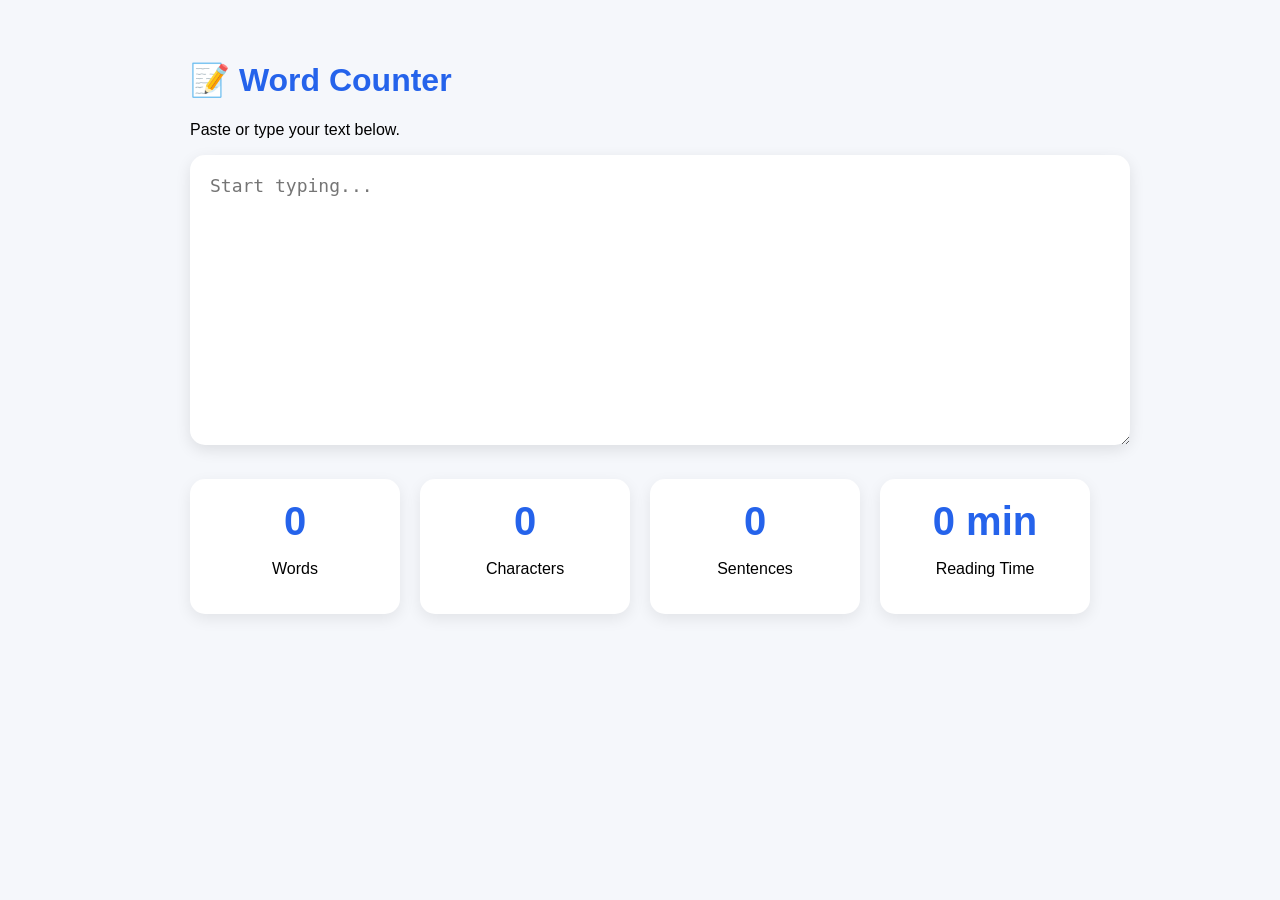
==== tools/word-counter/index.html @ df08a7ed "ToolVerse v2 - Violet landing page redesign" ====
<!DOCTYPE html>
<html lang="en">
<head>

<meta charset="UTF-8">

<meta name="viewport" content="width=device-width, initial-scale=1.0">

<title>Word Counter | ToolVerse</title>

<link rel="stylesheet" href="style.css">

</head>

<body>

<div class="container">

<h1>📝 Word Counter</h1>

<p>
Paste or type your text below.
</p>

<textarea
id="text"
placeholder="Start typing..."></textarea>

<div class="stats">

<div class="box">

<h2 id="words">0</h2>

<p>Words</p>

</div>

<div class="box">

<h2 id="characters">0</h2>

<p>Characters</p>

</div>

<div class="box">

<h2 id="sentences">0</h2>

<p>Sentences</p>

</div>

<div class="box">

<h2 id="reading">0 min</h2>

<p>Reading Time</p>

</div>

</div>

</div>

<script src="script.js"></script>

</body>
</html>
---- tools/word-counter/style.css ----
body{
font-family:Segoe UI,sans-serif;
background:#f5f7fb;
margin:0;
padding:40px;
}

.container{
max-width:900px;
margin:auto;
}

h1{
color:#2563eb;
}

textarea{

width:100%;

height:250px;

padding:20px;

font-size:18px;

border-radius:15px;

border:none;

box-shadow:0 5px 15px rgba(0,0,0,.1);

resize:vertical;

}

.stats{

display:grid;

grid-template-columns:repeat(auto-fit,minmax(170px,1fr));

gap:20px;

margin-top:30px;

}

.box{

background:white;

padding:20px;

text-align:center;

border-radius:15px;

box-shadow:0 5px 15px rgba(0,0,0,.08);

}

.box h2{

font-size:40px;

margin:0;

color:#2563eb;

}
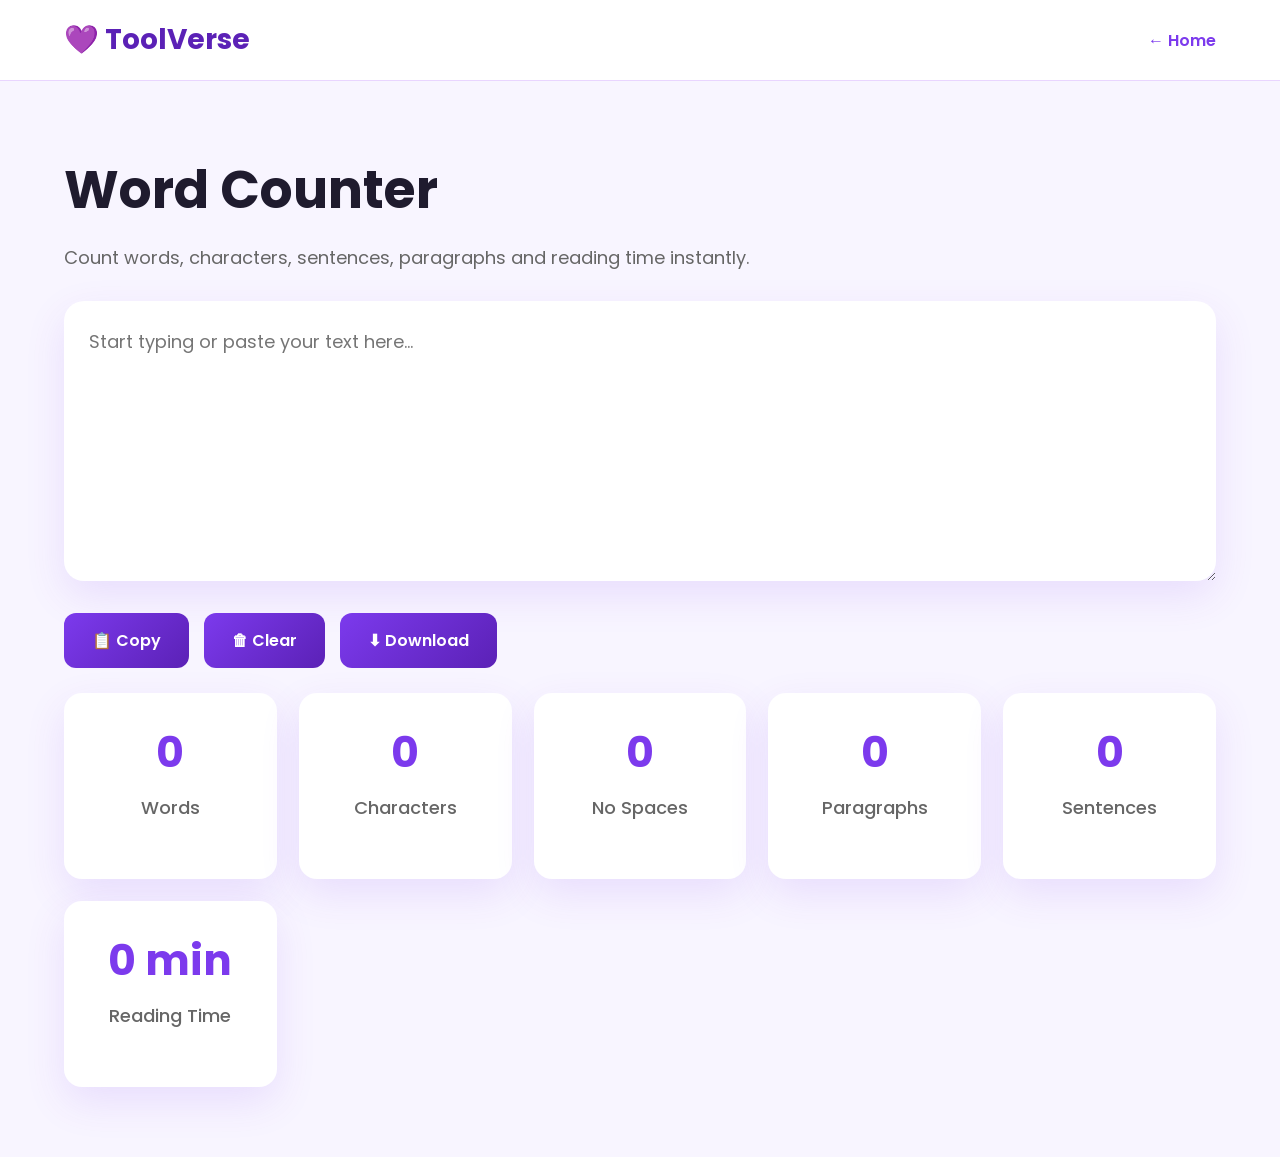
==== commit 751912d7: "ToolVerse v2.1 - Added premium Word Counter" ====
--- a/tools/word-counter/index.html
+++ b/tools/word-counter/index.html
@@ -1,5 +1,6 @@
 <!DOCTYPE html>
 <html lang="en">
+
 <head>
 
 <meta charset="UTF-8">
@@ -8,27 +9,83 @@
 
 <title>Word Counter | ToolVerse</title>
 
+<meta name="description" content="Free online Word Counter. Count words, characters, paragraphs and reading time instantly.">
+
+<link rel="preconnect" href="https://fonts.googleapis.com">
+
+<link rel="preconnect" href="https://fonts.gstatic.com" crossorigin>
+
+<link href="https://fonts.googleapis.com/css2?family=Poppins:wght@300;400;500;600;700&display=swap" rel="stylesheet">
+
 <link rel="stylesheet" href="style.css">
 
 </head>
 
 <body>
 
+<header>
+
+<div class="container nav">
+
+<a href="../../index.html" class="brand">
+
+💜 ToolVerse
+
+</a>
+
+<a href="../../index.html" class="home">
+
+← Home
+
+</a>
+
+</div>
+
+</header>
+
+<section class="hero">
+
 <div class="container">
 
-<h1>📝 Word Counter</h1>
+<h1>Word Counter</h1>
 
 <p>
-Paste or type your text below.
+
+Count words, characters, sentences, paragraphs and reading time instantly.
+
 </p>
 
 <textarea
+
 id="text"
-placeholder="Start typing..."></textarea>
+
+placeholder="Start typing or paste your text here..."></textarea>
+
+<div class="buttons">
+
+<button id="copyBtn">
+
+📋 Copy
+
+</button>
+
+<button id="clearBtn">
+
+🗑 Clear
+
+</button>
+
+<button id="downloadBtn">
+
+⬇ Download
+
+</button>
+
+</div>
 
 <div class="stats">
 
-<div class="box">
+<div class="card">
 
 <h2 id="words">0</h2>
 
@@ -36,7 +93,7 @@
 
 </div>
 
-<div class="box">
+<div class="card">
 
 <h2 id="characters">0</h2>
 
@@ -44,7 +101,23 @@
 
 </div>
 
-<div class="box">
+<div class="card">
+
+<h2 id="spaces">0</h2>
+
+<p>No Spaces</p>
+
+</div>
+
+<div class="card">
+
+<h2 id="paragraphs">0</h2>
+
+<p>Paragraphs</p>
+
+</div>
+
+<div class="card">
 
 <h2 id="sentences">0</h2>
 
@@ -52,7 +125,7 @@
 
 </div>
 
-<div class="box">
+<div class="card">
 
 <h2 id="reading">0 min</h2>
 
@@ -64,7 +137,10 @@
 
 </div>
 
+</section>
+
 <script src="script.js"></script>
 
 </body>
+
 </html>
--- a/tools/word-counter/style.css
+++ b/tools/word-counter/style.css
@@ -1,71 +1,266 @@
+/* ==========================================
+   ToolVerse Word Counter
+   Violet Premium Theme
+========================================== */
+
+*{
+    margin:0;
+    padding:0;
+    box-sizing:border-box;
+    font-family:'Poppins',sans-serif;
+}
+
+:root{
+
+    --primary:#7C3AED;
+    --primary-dark:#5B21B6;
+    --background:#F8F5FF;
+    --card:#FFFFFF;
+    --border:#E9D5FF;
+    --text:#1F1B2E;
+
+    --shadow:0 15px 40px rgba(124,58,237,.12);
+
+}
+
 body{
-font-family:Segoe UI,sans-serif;
-background:#f5f7fb;
-margin:0;
-padding:40px;
+
+    background:var(--background);
+
+    color:var(--text);
+
 }
 
 .container{
-max-width:900px;
-margin:auto;
-}
-
-h1{
-color:#2563eb;
+
+    width:90%;
+
+    max-width:1200px;
+
+    margin:auto;
+
+}
+
+/* Header */
+
+header{
+
+    background:white;
+
+    border-bottom:1px solid var(--border);
+
+    position:sticky;
+
+    top:0;
+
+    z-index:100;
+
+}
+
+.nav{
+
+    height:80px;
+
+    display:flex;
+
+    justify-content:space-between;
+
+    align-items:center;
+
+}
+
+.brand{
+
+    text-decoration:none;
+
+    font-size:28px;
+
+    color:var(--primary-dark);
+
+    font-weight:700;
+
+}
+
+.home{
+
+    text-decoration:none;
+
+    color:var(--primary);
+
+    font-weight:600;
+
+}
+
+/* Hero */
+
+.hero{
+
+    padding:70px 0;
+
+}
+
+.hero h1{
+
+    font-size:52px;
+
+    margin-bottom:15px;
+
+}
+
+.hero p{
+
+    color:#666;
+
+    margin-bottom:30px;
+
+    font-size:18px;
+
 }
 
 textarea{
 
+    width:100%;
+
+    min-height:280px;
+
+    resize:vertical;
+
+    border:none;
+
+    outline:none;
+
+    padding:25px;
+
+    font-size:18px;
+
+    border-radius:20px;
+
+    background:white;
+
+    box-shadow:var(--shadow);
+
+    line-height:1.8;
+
+}
+
+/* Buttons */
+
+.buttons{
+
+    display:flex;
+
+    gap:15px;
+
+    margin:25px 0;
+
+    flex-wrap:wrap;
+
+}
+
+button{
+
+    border:none;
+
+    cursor:pointer;
+
+    padding:15px 28px;
+
+    border-radius:12px;
+
+    background:linear-gradient(
+        135deg,
+        var(--primary),
+        var(--primary-dark)
+    );
+
+    color:white;
+
+    font-size:16px;
+
+    font-weight:600;
+
+    transition:.3s;
+
+}
+
+button:hover{
+
+    transform:translateY(-3px);
+
+}
+
+/* Stats */
+
+.stats{
+
+    display:grid;
+
+    grid-template-columns:repeat(auto-fit,minmax(180px,1fr));
+
+    gap:22px;
+
+    margin-top:20px;
+
+}
+
+.card{
+
+    background:var(--card);
+
+    padding:28px;
+
+    border-radius:18px;
+
+    text-align:center;
+
+    box-shadow:var(--shadow);
+
+}
+
+.card h2{
+
+    color:var(--primary);
+
+    font-size:42px;
+
+    margin-bottom:10px;
+
+}
+
+.card p{
+
+    color:#666;
+
+    font-weight:500;
+
+}
+
+/* Responsive */
+
+@media(max-width:768px){
+
+.hero h1{
+
+font-size:36px;
+
+}
+
+textarea{
+
+min-height:220px;
+
+}
+
+.buttons{
+
+flex-direction:column;
+
+}
+
+button{
+
 width:100%;
 
-height:250px;
-
-padding:20px;
-
-font-size:18px;
-
-border-radius:15px;
-
-border:none;
-
-box-shadow:0 5px 15px rgba(0,0,0,.1);
-
-resize:vertical;
-
-}
-
-.stats{
-
-display:grid;
-
-grid-template-columns:repeat(auto-fit,minmax(170px,1fr));
-
-gap:20px;
-
-margin-top:30px;
-
-}
-
-.box{
-
-background:white;
-
-padding:20px;
-
-text-align:center;
-
-border-radius:15px;
-
-box-shadow:0 5px 15px rgba(0,0,0,.08);
-
-}
-
-.box h2{
-
-font-size:40px;
-
-margin:0;
-
-color:#2563eb;
+}
 
 }
